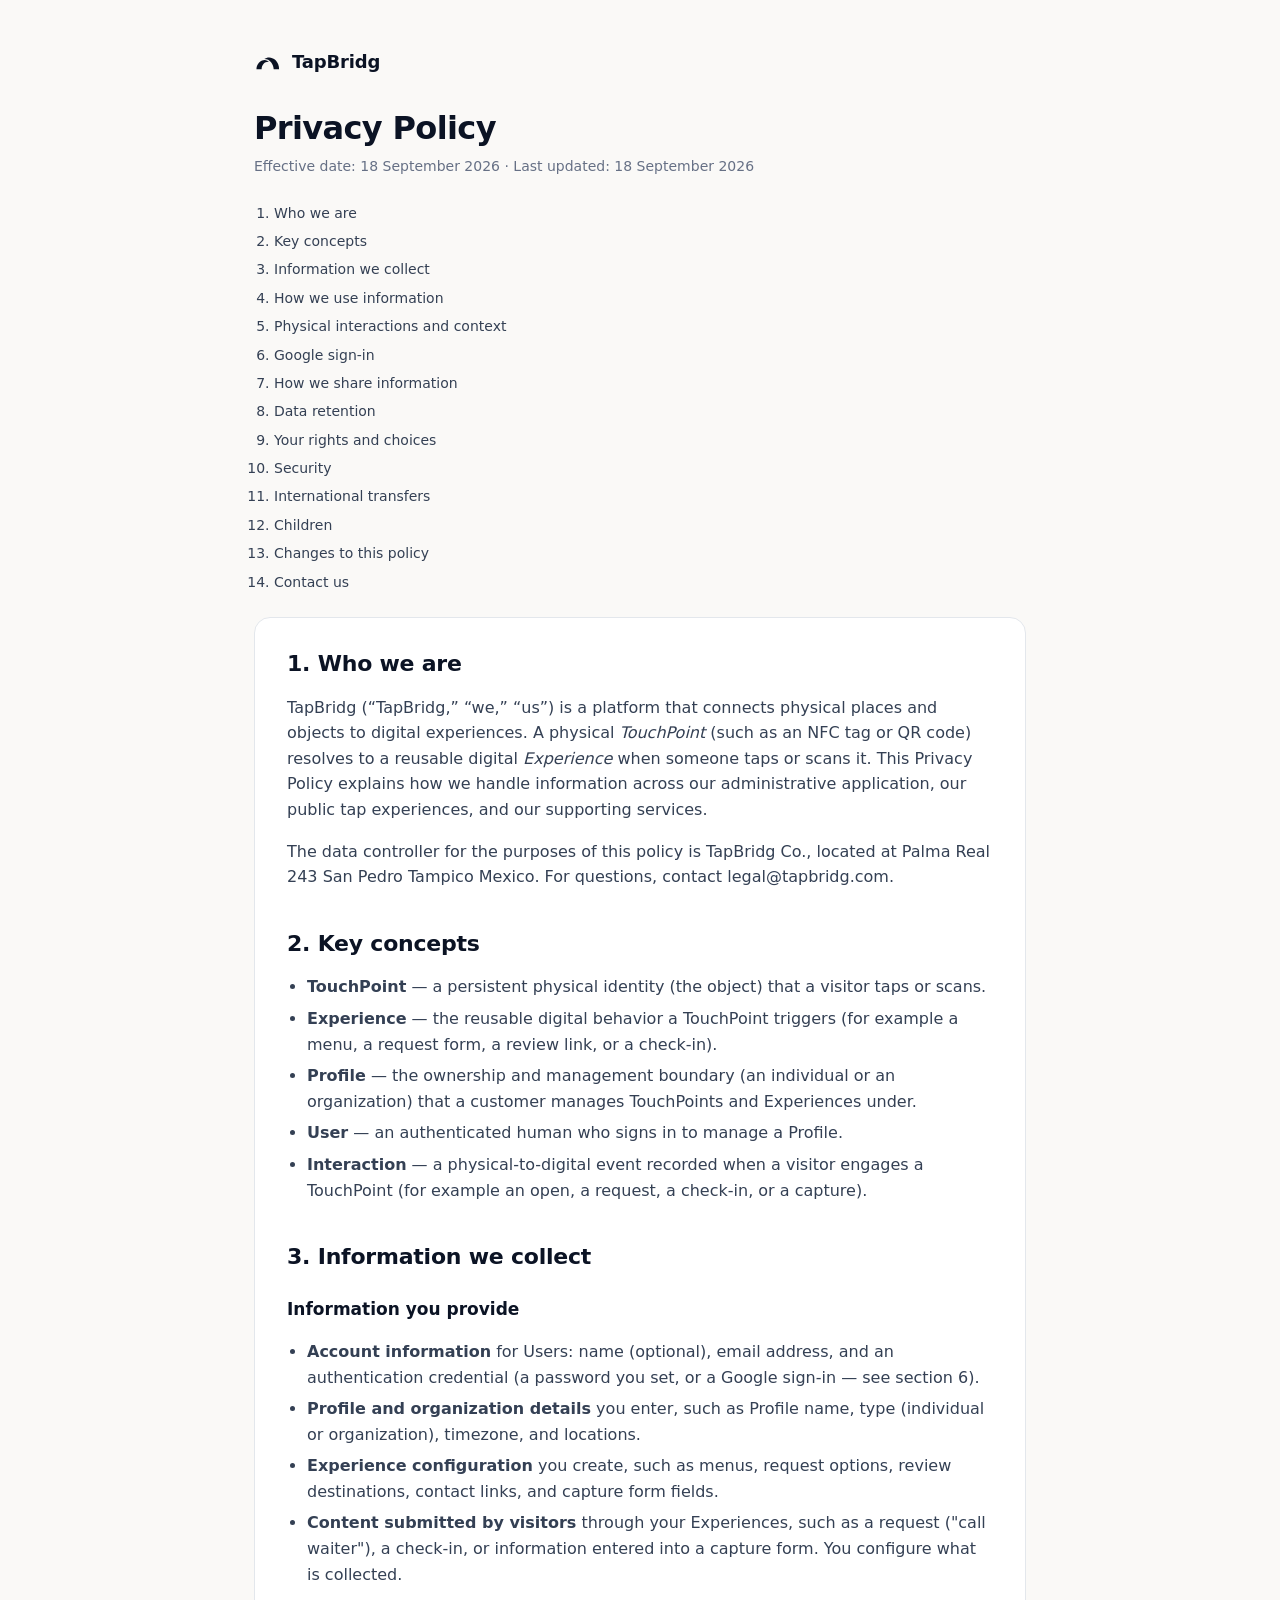
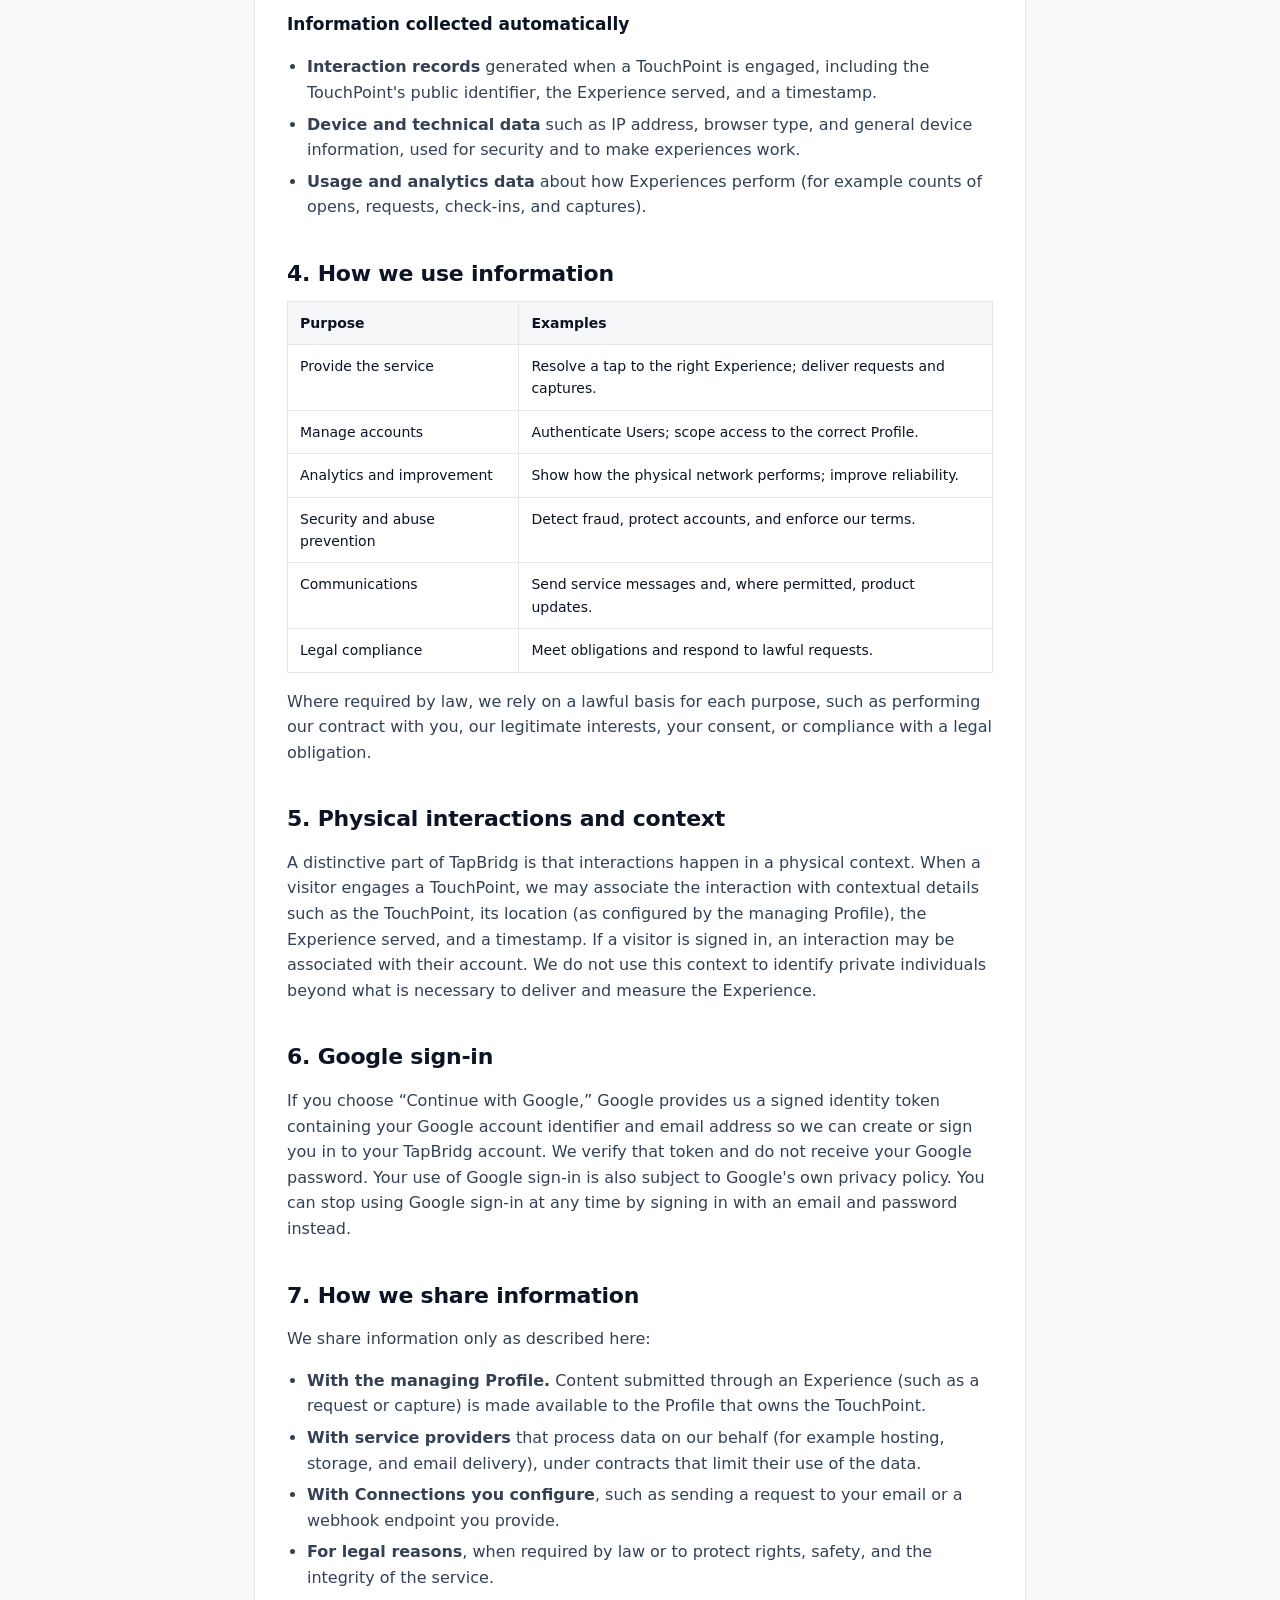
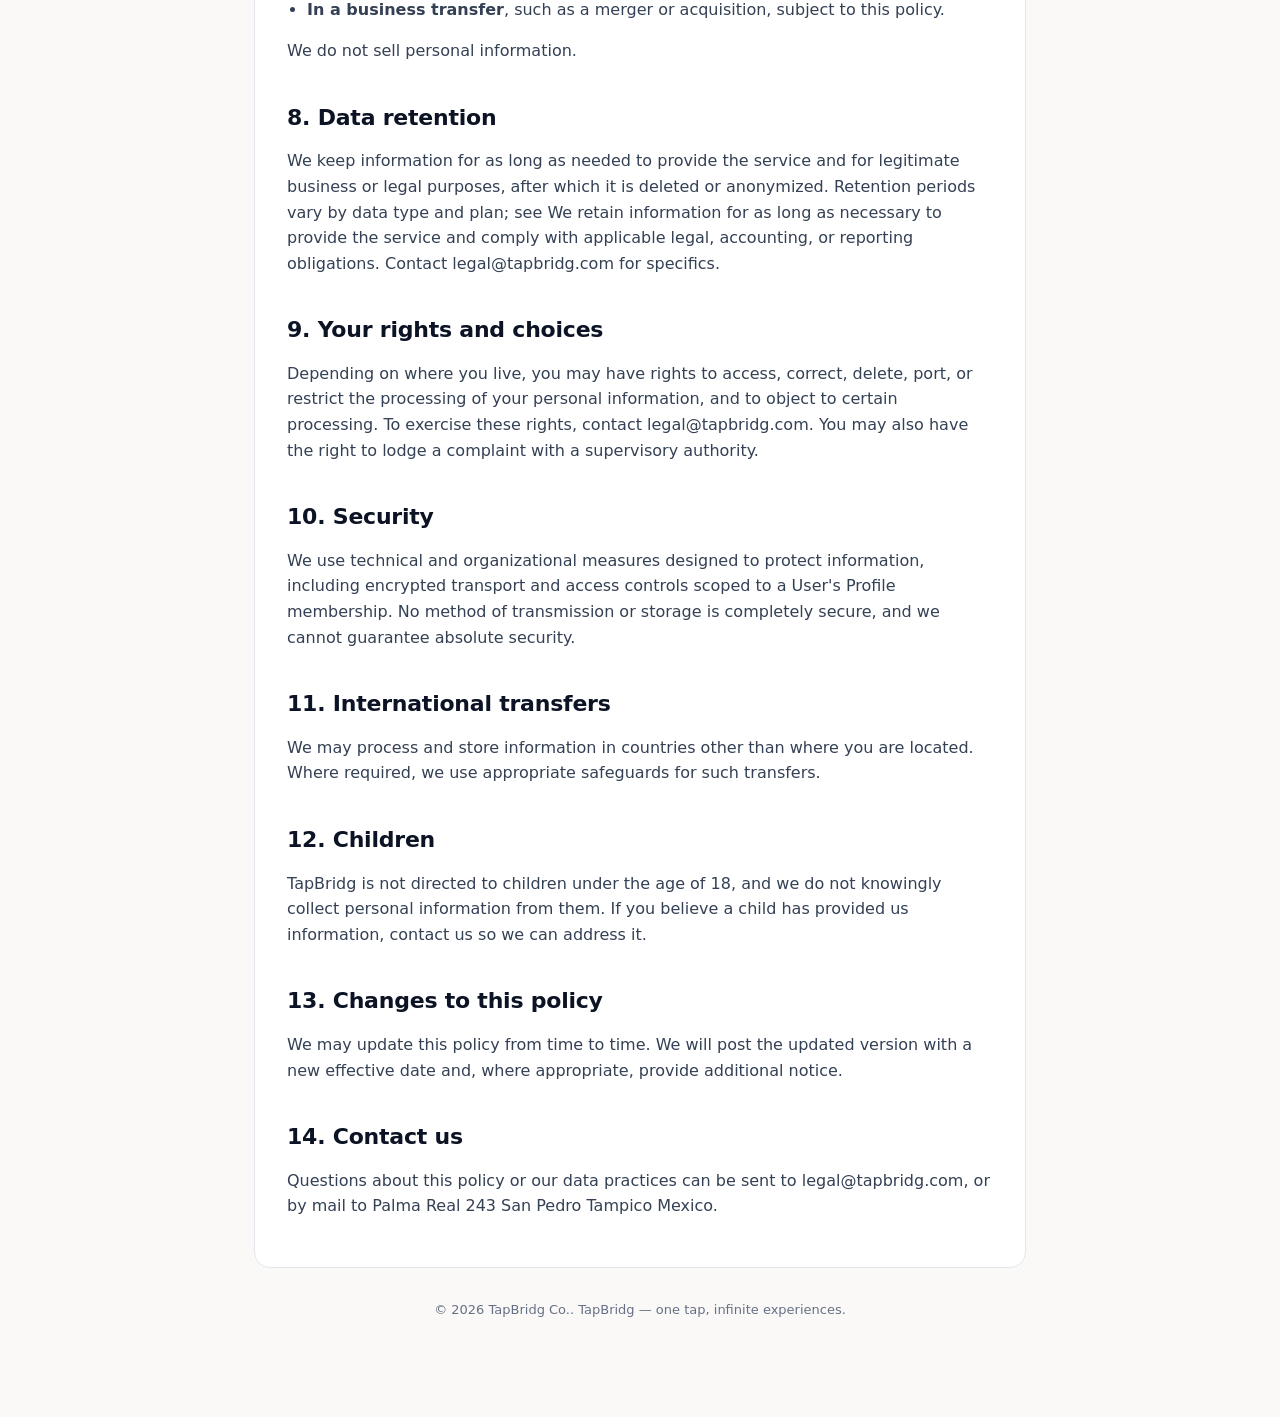
==== privacy-policy.html @ d8f2f802 "Add legal and privacy terms" ====
<!doctype html>
<html lang="en">
  <head>
    <meta charset="utf-8" />
    <meta name="viewport" content="width=device-width, initial-scale=1" />
    <title>Privacy Policy — TapBridg</title>
    <meta
      name="description"
      content="How TapBridg collects, uses, and protects information across its physical-to-digital platform."
    />
    <style>
      :root {
        --ink: #0b1324;
        --ink-700: #344054;
        --text-secondary: #667085;
        --canvas: #faf9f7;
        --white: #ffffff;
        --surface-subtle: #f6f7f9;
        --border: #e3e7ec;
        --teal: #17b8b2;
        --teal-700: #078f8a;
        --attention-50: #fff8ed;
        --attention: #e98a15;
        --radius-card: 16px;
        --radius-control: 12px;
        --font-sans: 'Inter', system-ui, -apple-system, BlinkMacSystemFont, 'Segoe UI',
          Roboto, Helvetica, Arial, sans-serif;
      }

      * {
        box-sizing: border-box;
      }

      body {
        margin: 0;
        background: var(--canvas);
        color: var(--ink);
        font-family: var(--font-sans);
        font-size: 16px;
        line-height: 1.6;
        -webkit-font-smoothing: antialiased;
      }

      .wrap {
        max-width: 820px;
        margin: 0 auto;
        padding: 48px 24px 96px;
      }

      header.brand {
        display: flex;
        align-items: center;
        gap: 10px;
        margin-bottom: 32px;
      }

      .brand-mark {
        display: inline-flex;
        color: var(--ink);
      }

      .brand-name {
        font-size: 18px;
        font-weight: 700;
        letter-spacing: -0.01em;
      }

      h1 {
        font-size: 32px;
        line-height: 1.2;
        letter-spacing: -0.02em;
        margin: 0 0 8px;
      }

      .meta {
        color: var(--text-secondary);
        font-size: 14px;
        margin: 0 0 24px;
      }

      .disclaimer {
        background: var(--attention-50);
        border: 1px solid var(--attention);
        border-radius: var(--radius-control);
        padding: 16px 18px;
        margin: 0 0 32px;
        font-size: 14px;
        color: var(--ink-700);
      }

      .disclaimer strong {
        color: var(--ink);
      }

      main {
        background: var(--white);
        border: 1px solid var(--border);
        border-radius: var(--radius-card);
        padding: 32px;
      }

      h2 {
        font-size: 22px;
        line-height: 1.3;
        letter-spacing: -0.01em;
        margin: 40px 0 12px;
      }

      h2:first-of-type {
        margin-top: 0;
      }

      h3 {
        font-size: 17px;
        margin: 24px 0 8px;
      }

      p,
      li {
        color: var(--ink-700);
      }

      ul {
        padding-left: 20px;
      }

      li {
        margin-bottom: 6px;
      }

      a {
        color: var(--teal-700);
      }

      .placeholder {
        font-weight: inherit;
        color: inherit;
      }

      table {
        width: 100%;
        border-collapse: collapse;
        margin: 12px 0;
        font-size: 14px;
      }

      th,
      td {
        text-align: left;
        padding: 10px 12px;
        border: 1px solid var(--border);
        vertical-align: top;
      }

      th {
        background: var(--surface-subtle);
        font-weight: 600;
        color: var(--ink);
      }

      nav.toc {
        margin: 0 0 24px;
        font-size: 14px;
      }

      nav.toc ol {
        padding-left: 20px;
        color: var(--text-secondary);
      }

      footer {
        margin-top: 32px;
        color: var(--text-secondary);
        font-size: 13px;
        text-align: center;
      }
    </style>
  </head>
  <body>
    <div class="wrap">
      <header class="brand">
        <span class="brand-mark" aria-hidden="true">
          <svg width="28" height="28" viewBox="0 0 125 82" fill="currentColor">
            <path
              d="M46 28 C52 24 59 21 68 21 C87 22 102 35 108 51 C111 58 112 66 112 73 H88 C87 61 83 51 77 43 C69 33 59 28 46 28 Z"
            />
            <path
              d="M69 41 C63 36 56 33 49 32 C38 32 28 37 21 45 C14 53 11 63 11 73 H34 C34 64 37 56 43 49 C50 42 59 39 69 41 Z"
            />
          </svg>
        </span>
        <span class="brand-name">TapBridg</span>
      </header>

      <h1>Privacy Policy</h1>
      <p class="meta">
        Effective date: <span class="placeholder">18 September 2026</span> ·
        Last updated: <span class="placeholder">18 September 2026</span>
      </p>

      <nav class="toc" aria-label="Table of contents">
        <ol>
          <li>Who we are</li>
          <li>Key concepts</li>
          <li>Information we collect</li>
          <li>How we use information</li>
          <li>Physical interactions and context</li>
          <li>Google sign-in</li>
          <li>How we share information</li>
          <li>Data retention</li>
          <li>Your rights and choices</li>
          <li>Security</li>
          <li>International transfers</li>
          <li>Children</li>
          <li>Changes to this policy</li>
          <li>Contact us</li>
        </ol>
      </nav>

      <main>
        <h2>1. Who we are</h2>
        <p>
          TapBridg (&ldquo;TapBridg,&rdquo; &ldquo;we,&rdquo; &ldquo;us&rdquo;) is a
          platform that connects physical places and objects to digital experiences.
          A physical <em>TouchPoint</em> (such as an NFC tag or QR code) resolves to a
          reusable digital <em>Experience</em> when someone taps or scans it. This
          Privacy Policy explains how we handle information across our administrative
          application, our public tap experiences, and our supporting services.
        </p>
        <p>
          The data controller for the purposes of this policy is
          <span class="placeholder">TapBridg Co.</span>, located at
          <span class="placeholder">Palma Real 243 San Pedro Tampico Mexico</span>. For questions, contact
          <span class="placeholder">legal@tapbridg.com</span>.
        </p>

        <h2>2. Key concepts</h2>
        <ul>
          <li>
            <strong>TouchPoint</strong> — a persistent physical identity (the object)
            that a visitor taps or scans.
          </li>
          <li>
            <strong>Experience</strong> — the reusable digital behavior a TouchPoint
            triggers (for example a menu, a request form, a review link, or a
            check-in).
          </li>
          <li>
            <strong>Profile</strong> — the ownership and management boundary (an
            individual or an organization) that a customer manages TouchPoints and
            Experiences under.
          </li>
          <li>
            <strong>User</strong> — an authenticated human who signs in to manage a
            Profile.
          </li>
          <li>
            <strong>Interaction</strong> — a physical-to-digital event recorded when a
            visitor engages a TouchPoint (for example an open, a request, a check-in,
            or a capture).
          </li>
        </ul>

        <h2>3. Information we collect</h2>
        <h3>Information you provide</h3>
        <ul>
          <li>
            <strong>Account information</strong> for Users: name (optional), email
            address, and an authentication credential (a password you set, or a Google
            sign-in — see section 6).
          </li>
          <li>
            <strong>Profile and organization details</strong> you enter, such as
            Profile name, type (individual or organization), timezone, and locations.
          </li>
          <li>
            <strong>Experience configuration</strong> you create, such as menus,
            request options, review destinations, contact links, and capture form
            fields.
          </li>
          <li>
            <strong>Content submitted by visitors</strong> through your Experiences,
            such as a request ("call waiter"), a check-in, or information entered into
            a capture form. You configure what is collected.
          </li>
        </ul>

        <h3>Information collected automatically</h3>
        <ul>
          <li>
            <strong>Interaction records</strong> generated when a TouchPoint is
            engaged, including the TouchPoint's public identifier, the Experience
            served, and a timestamp.
          </li>
          <li>
            <strong>Device and technical data</strong> such as IP address, browser
            type, and general device information, used for security and to make
            experiences work.
          </li>
          <li>
            <strong>Usage and analytics data</strong> about how Experiences perform
            (for example counts of opens, requests, check-ins, and captures).
          </li>
        </ul>

        <h2>4. How we use information</h2>
        <table>
          <thead>
            <tr>
              <th>Purpose</th>
              <th>Examples</th>
            </tr>
          </thead>
          <tbody>
            <tr>
              <td>Provide the service</td>
              <td>Resolve a tap to the right Experience; deliver requests and captures.</td>
            </tr>
            <tr>
              <td>Manage accounts</td>
              <td>Authenticate Users; scope access to the correct Profile.</td>
            </tr>
            <tr>
              <td>Analytics and improvement</td>
              <td>Show how the physical network performs; improve reliability.</td>
            </tr>
            <tr>
              <td>Security and abuse prevention</td>
              <td>Detect fraud, protect accounts, and enforce our terms.</td>
            </tr>
            <tr>
              <td>Communications</td>
              <td>Send service messages and, where permitted, product updates.</td>
            </tr>
            <tr>
              <td>Legal compliance</td>
              <td>Meet obligations and respond to lawful requests.</td>
            </tr>
          </tbody>
        </table>
        <p>
          Where required by law, we rely on a lawful basis for each purpose, such as
          performing our contract with you, our legitimate interests, your consent, or
          compliance with a legal obligation.
        </p>

        <h2>5. Physical interactions and context</h2>
        <p>
          A distinctive part of TapBridg is that interactions happen in a physical
          context. When a visitor engages a TouchPoint, we may associate the
          interaction with contextual details such as the TouchPoint, its location (as
          configured by the managing Profile), the Experience served, and a timestamp.
          If a visitor is signed in, an interaction may be associated with their
          account. We do not use this context to identify private individuals beyond
          what is necessary to deliver and measure the Experience.
        </p>

        <h2>6. Google sign-in</h2>
        <p>
          If you choose &ldquo;Continue with Google,&rdquo; Google provides us a signed
          identity token containing your Google account identifier and email address so
          we can create or sign you in to your TapBridg account. We verify that token
          and do not receive your Google password. Your use of Google sign-in is also
          subject to Google's own privacy policy. You can stop using Google sign-in at
          any time by signing in with an email and password instead.
        </p>

        <h2>7. How we share information</h2>
        <p>We share information only as described here:</p>
        <ul>
          <li>
            <strong>With the managing Profile.</strong> Content submitted through an
            Experience (such as a request or capture) is made available to the Profile
            that owns the TouchPoint.
          </li>
          <li>
            <strong>With service providers</strong> that process data on our behalf
            (for example hosting, storage, and email delivery), under contracts that
            limit their use of the data.
          </li>
          <li>
            <strong>With Connections you configure</strong>, such as sending a request
            to your email or a webhook endpoint you provide.
          </li>
          <li>
            <strong>For legal reasons</strong>, when required by law or to protect
            rights, safety, and the integrity of the service.
          </li>
          <li>
            <strong>In a business transfer</strong>, such as a merger or acquisition,
            subject to this policy.
          </li>
        </ul>
        <p>We do not sell personal information.</p>

        <h2>8. Data retention</h2>
        <p>
          We keep information for as long as needed to provide the service and for
          legitimate business or legal purposes, after which it is deleted or
          anonymized. Retention periods vary by data type and plan; see
          We retain information for as long as necessary to provide the service and
          comply with applicable legal, accounting, or reporting obligations. Contact
          <span class="placeholder">legal@tapbridg.com</span> for specifics.
        </p>

        <h2>9. Your rights and choices</h2>
        <p>
          Depending on where you live, you may have rights to access, correct, delete,
          port, or restrict the processing of your personal information, and to object
          to certain processing. To exercise these rights, contact
          <span class="placeholder">legal@tapbridg.com</span>. You may also have
          the right to lodge a complaint with a supervisory authority.
        </p>

        <h2>10. Security</h2>
        <p>
          We use technical and organizational measures designed to protect information,
          including encrypted transport and access controls scoped to a User's Profile
          membership. No method of transmission or storage is completely secure, and we
          cannot guarantee absolute security.
        </p>

        <h2>11. International transfers</h2>
        <p>
          We may process and store information in countries other than where you are
          located. Where required, we use appropriate safeguards for such transfers.
        </p>

        <h2>12. Children</h2>
        <p>
          TapBridg is not directed to children under the age of
          <span class="placeholder">18</span>, and we do not knowingly
          collect personal information from them. If you believe a child has provided us
          information, contact us so we can address it.
        </p>

        <h2>13. Changes to this policy</h2>
        <p>
          We may update this policy from time to time. We will post the updated version
          with a new effective date and, where appropriate, provide additional notice.
        </p>

        <h2>14. Contact us</h2>
        <p>
          Questions about this policy or our data practices can be sent to
          <span class="placeholder">legal@tapbridg.com</span>, or by mail to
          <span class="placeholder">Palma Real 243 San Pedro Tampico Mexico</span>.
        </p>
      </main>

      <footer>
        &copy; <span class="placeholder">2026</span>
        <span class="placeholder">TapBridg Co.</span>. TapBridg — one tap,
        infinite experiences.
      </footer>
    </div>
  </body>
</html>
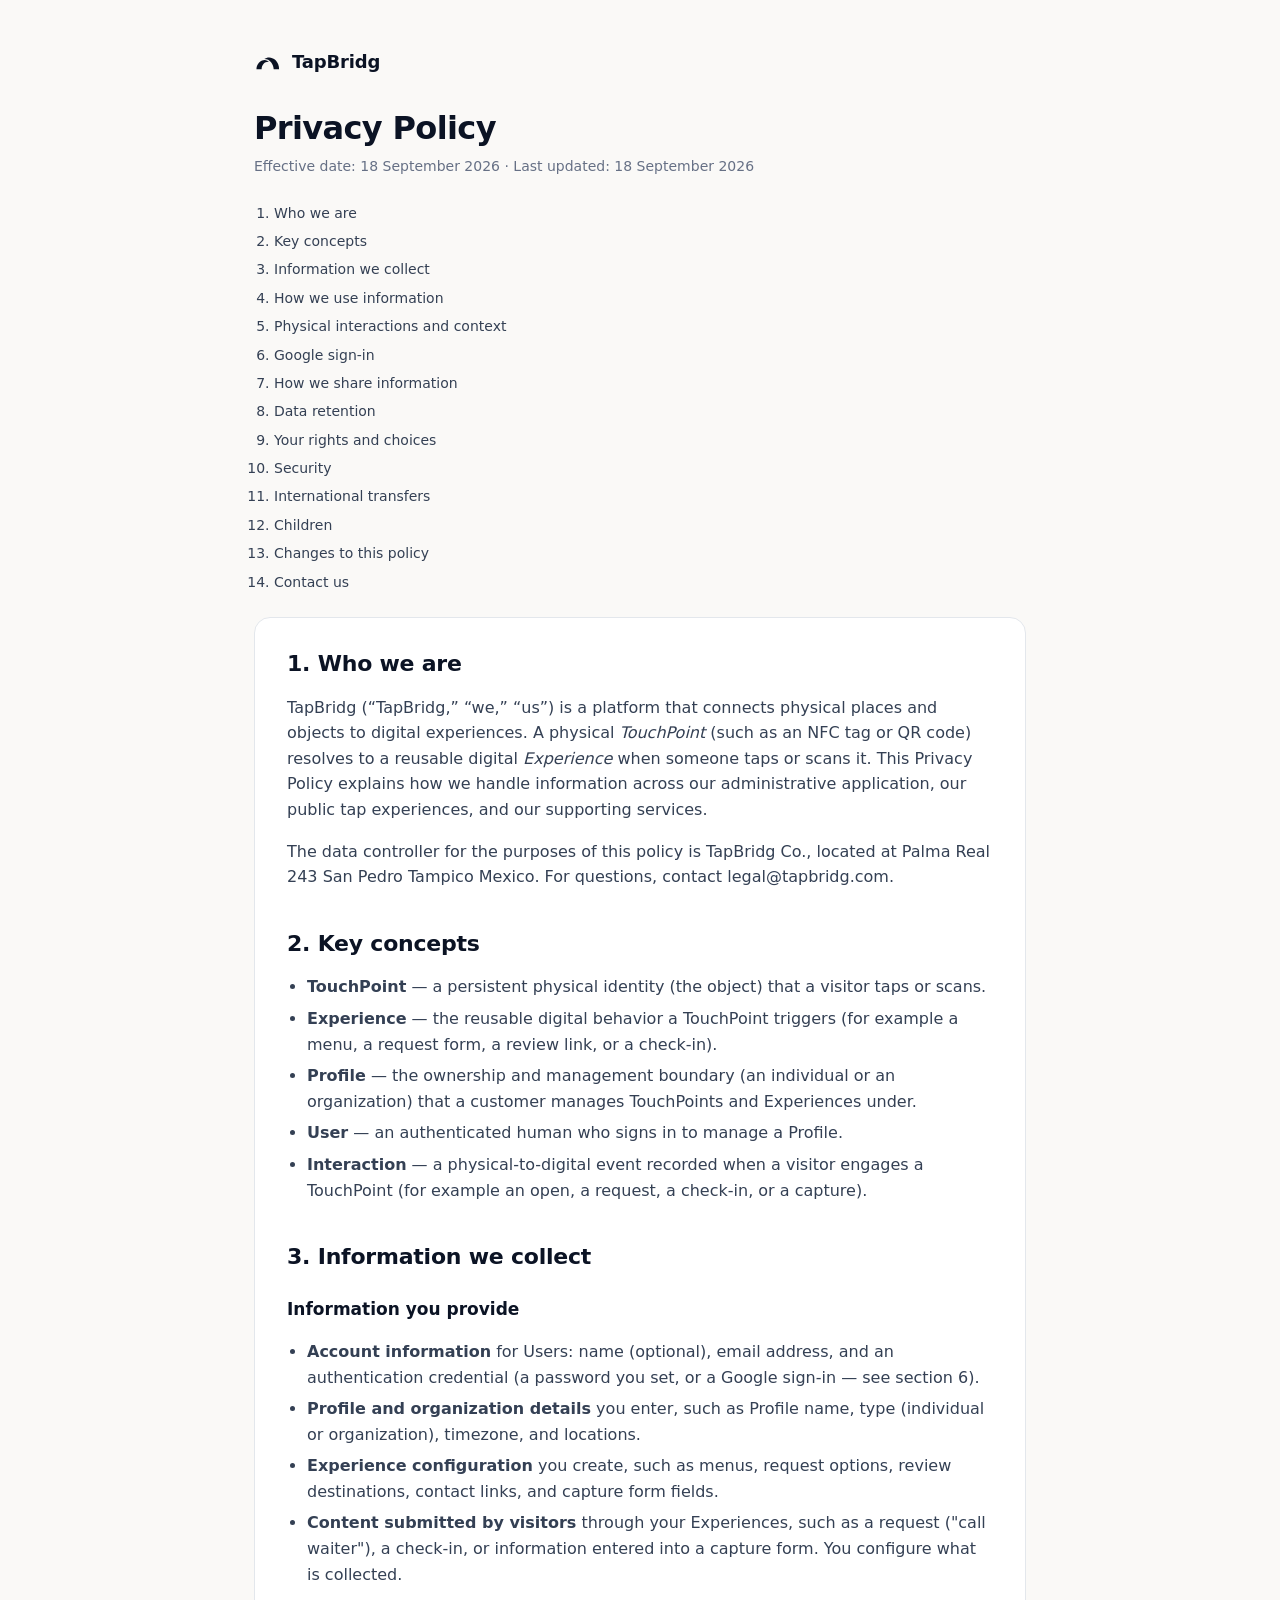
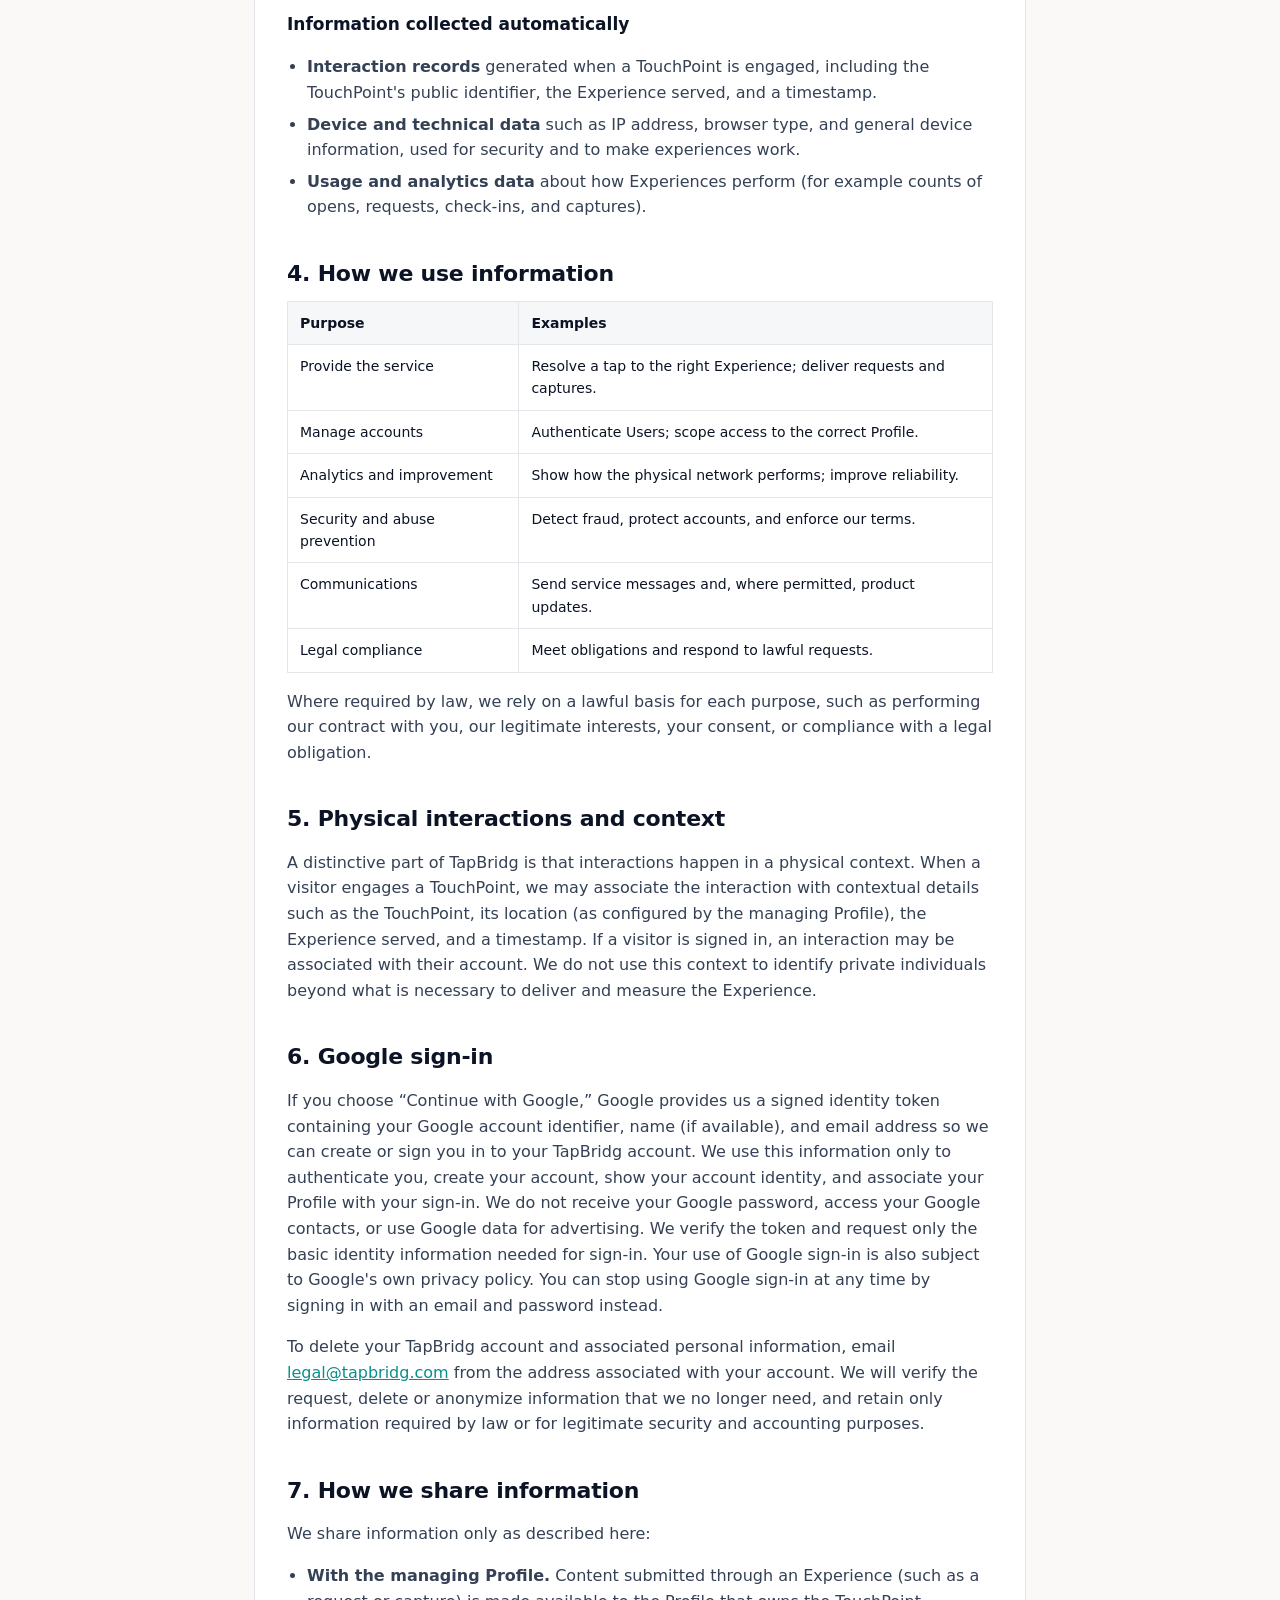
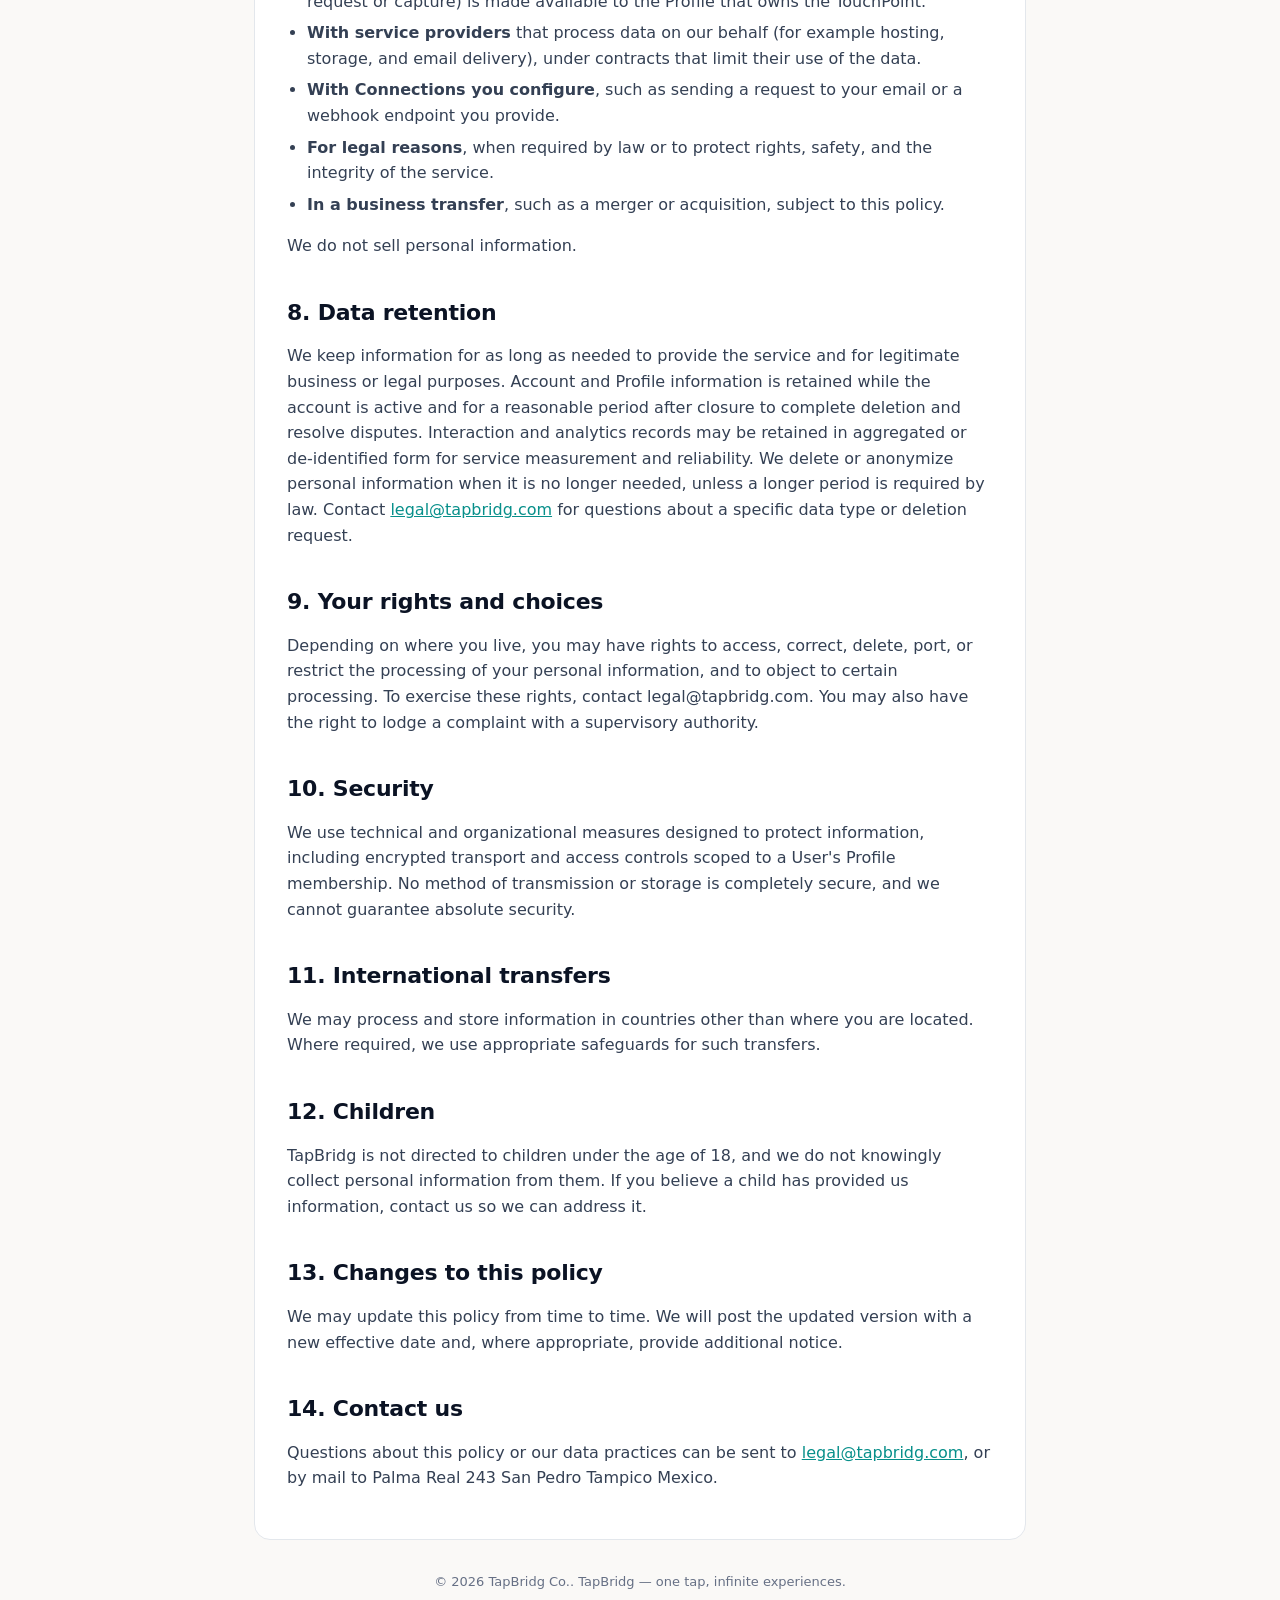
==== commit 9020d32b: "compliance with google docs" ====
--- a/privacy-policy.html
+++ b/privacy-policy.html
@@ -358,11 +358,22 @@
         <h2>6. Google sign-in</h2>
         <p>
           If you choose &ldquo;Continue with Google,&rdquo; Google provides us a signed
-          identity token containing your Google account identifier and email address so
-          we can create or sign you in to your TapBridg account. We verify that token
-          and do not receive your Google password. Your use of Google sign-in is also
-          subject to Google's own privacy policy. You can stop using Google sign-in at
-          any time by signing in with an email and password instead.
+          identity token containing your Google account identifier, name (if available),
+          and email address so we can create or sign you in to your TapBridg account.
+          We use this information only to authenticate you, create your account, show
+          your account identity, and associate your Profile with your sign-in. We do
+          not receive your Google password, access your Google contacts, or use Google
+          data for advertising. We verify the token and request only the basic identity
+          information needed for sign-in. Your use of Google sign-in is also subject to
+          Google's own privacy policy. You can stop using Google sign-in at any time by
+          signing in with an email and password instead.
+        </p>
+        <p>
+          To delete your TapBridg account and associated personal information, email
+          <a href="mailto:legal@tapbridg.com">legal@tapbridg.com</a> from the address
+          associated with your account. We will verify the request, delete or anonymize
+          information that we no longer need, and retain only information required by
+          law or for legitimate security and accounting purposes.
         </p>
 
         <h2>7. How we share information</h2>
@@ -396,11 +407,14 @@
         <h2>8. Data retention</h2>
         <p>
           We keep information for as long as needed to provide the service and for
-          legitimate business or legal purposes, after which it is deleted or
-          anonymized. Retention periods vary by data type and plan; see
-          We retain information for as long as necessary to provide the service and
-          comply with applicable legal, accounting, or reporting obligations. Contact
-          <span class="placeholder">legal@tapbridg.com</span> for specifics.
+          legitimate business or legal purposes. Account and Profile information is
+          retained while the account is active and for a reasonable period after
+          closure to complete deletion and resolve disputes. Interaction and analytics
+          records may be retained in aggregated or de-identified form for service
+          measurement and reliability. We delete or anonymize personal information
+          when it is no longer needed, unless a longer period is required by law.
+          Contact <a href="mailto:legal@tapbridg.com">legal@tapbridg.com</a> for
+          questions about a specific data type or deletion request.
         </p>
 
         <h2>9. Your rights and choices</h2>
@@ -443,7 +457,7 @@
         <h2>14. Contact us</h2>
         <p>
           Questions about this policy or our data practices can be sent to
-          <span class="placeholder">legal@tapbridg.com</span>, or by mail to
+          <a href="mailto:legal@tapbridg.com">legal@tapbridg.com</a>, or by mail to
           <span class="placeholder">Palma Real 243 San Pedro Tampico Mexico</span>.
         </p>
       </main>
